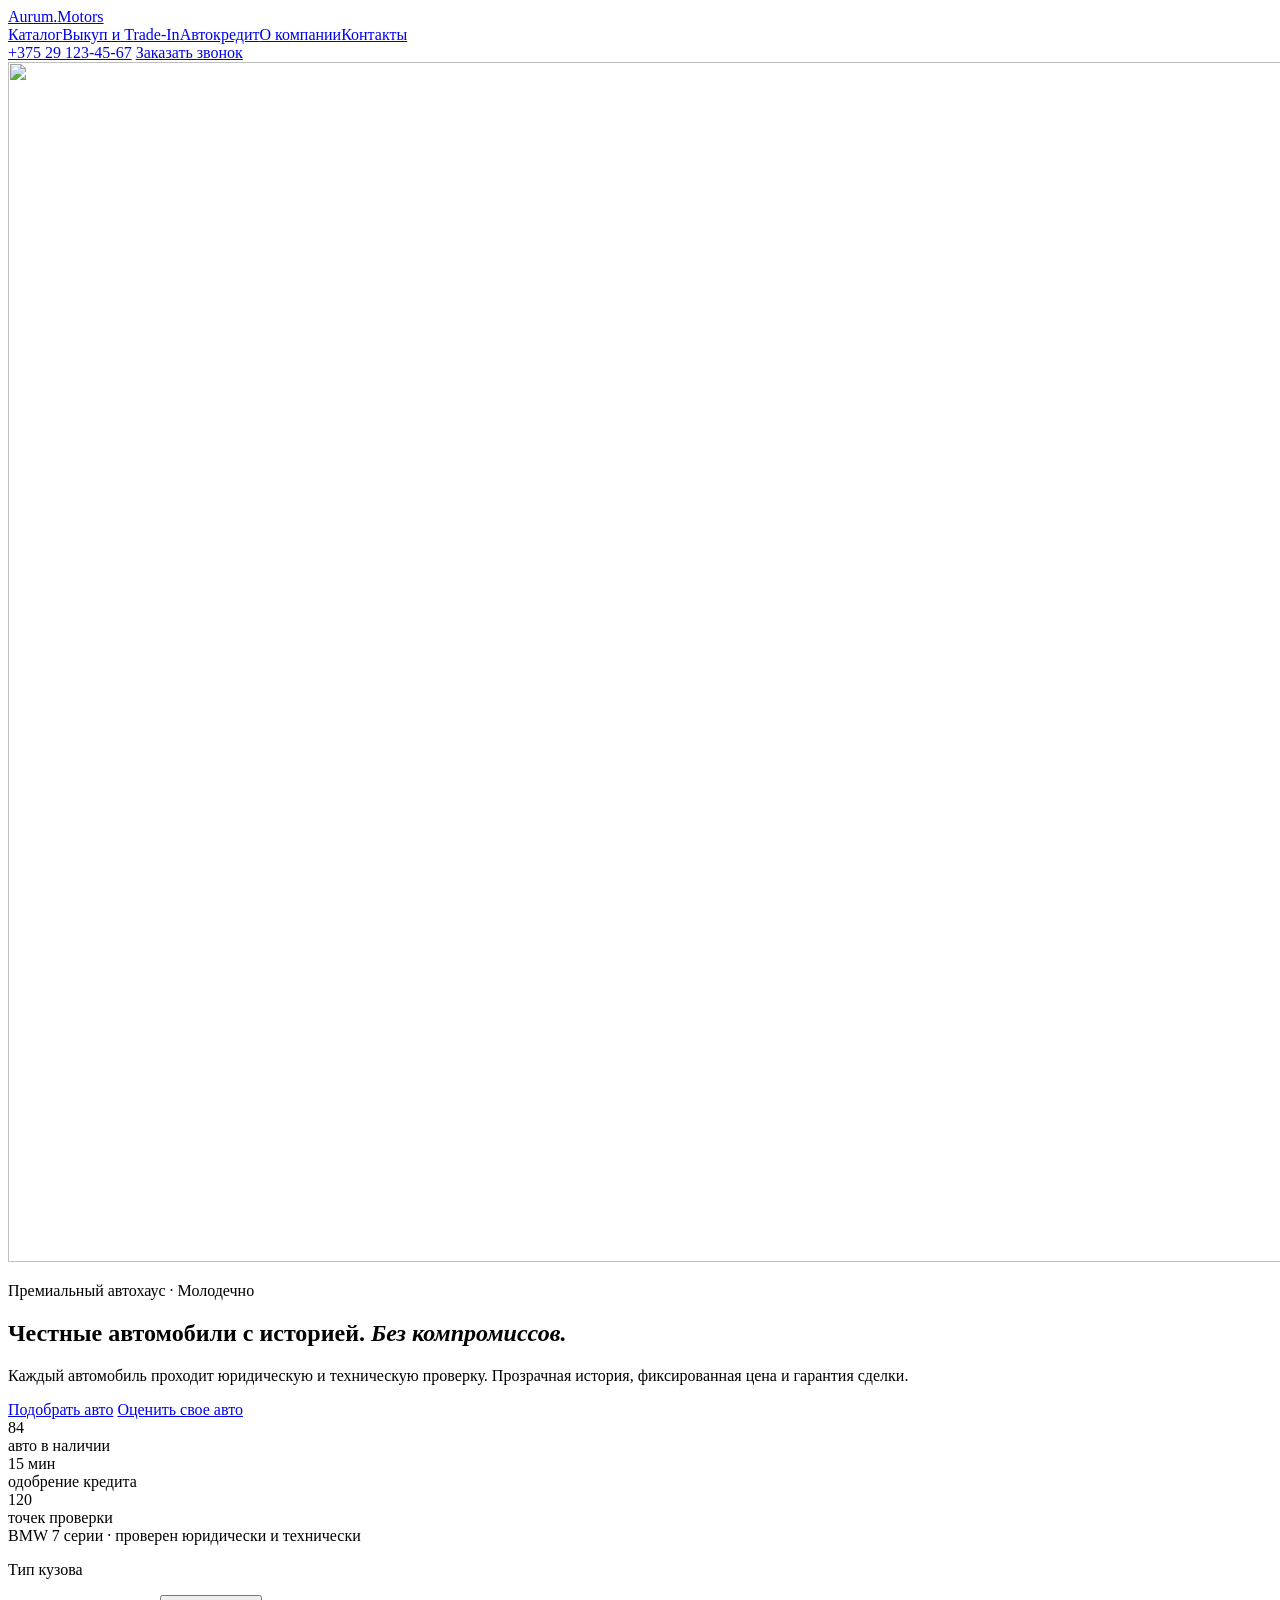
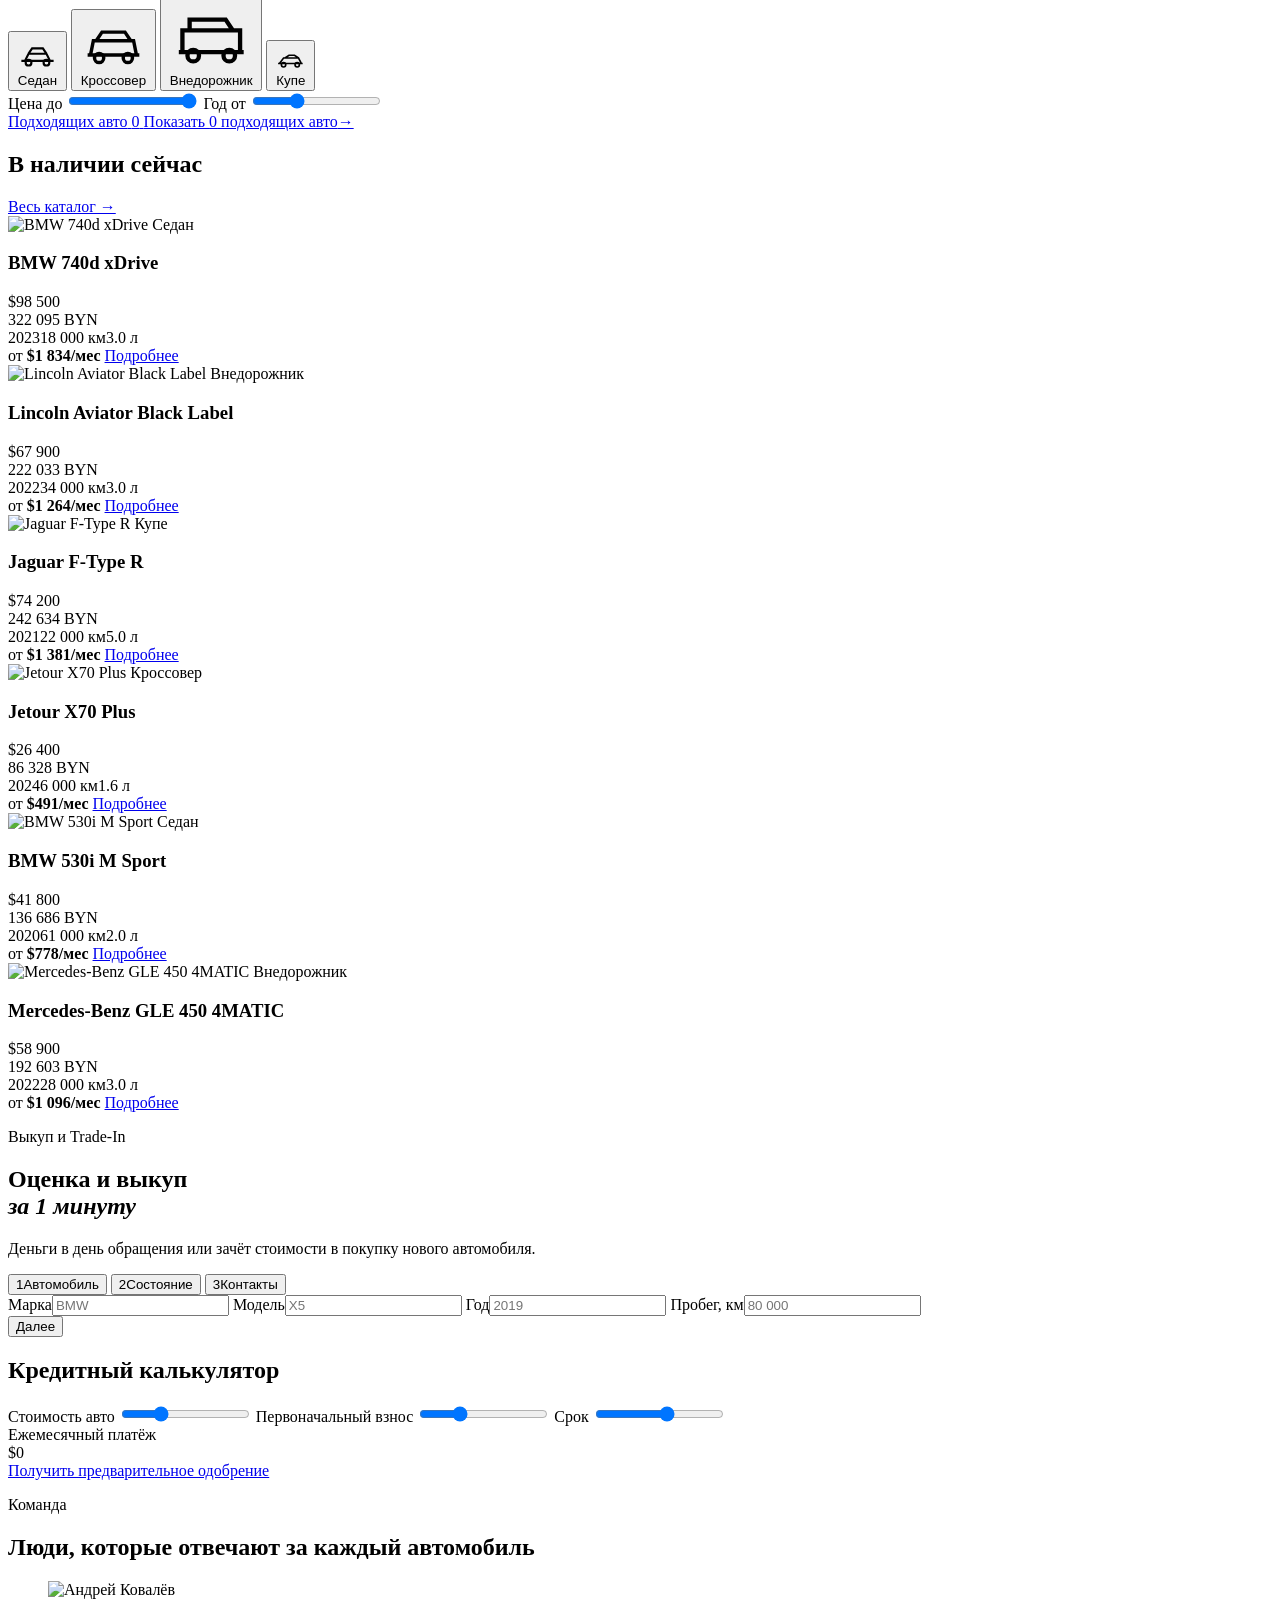
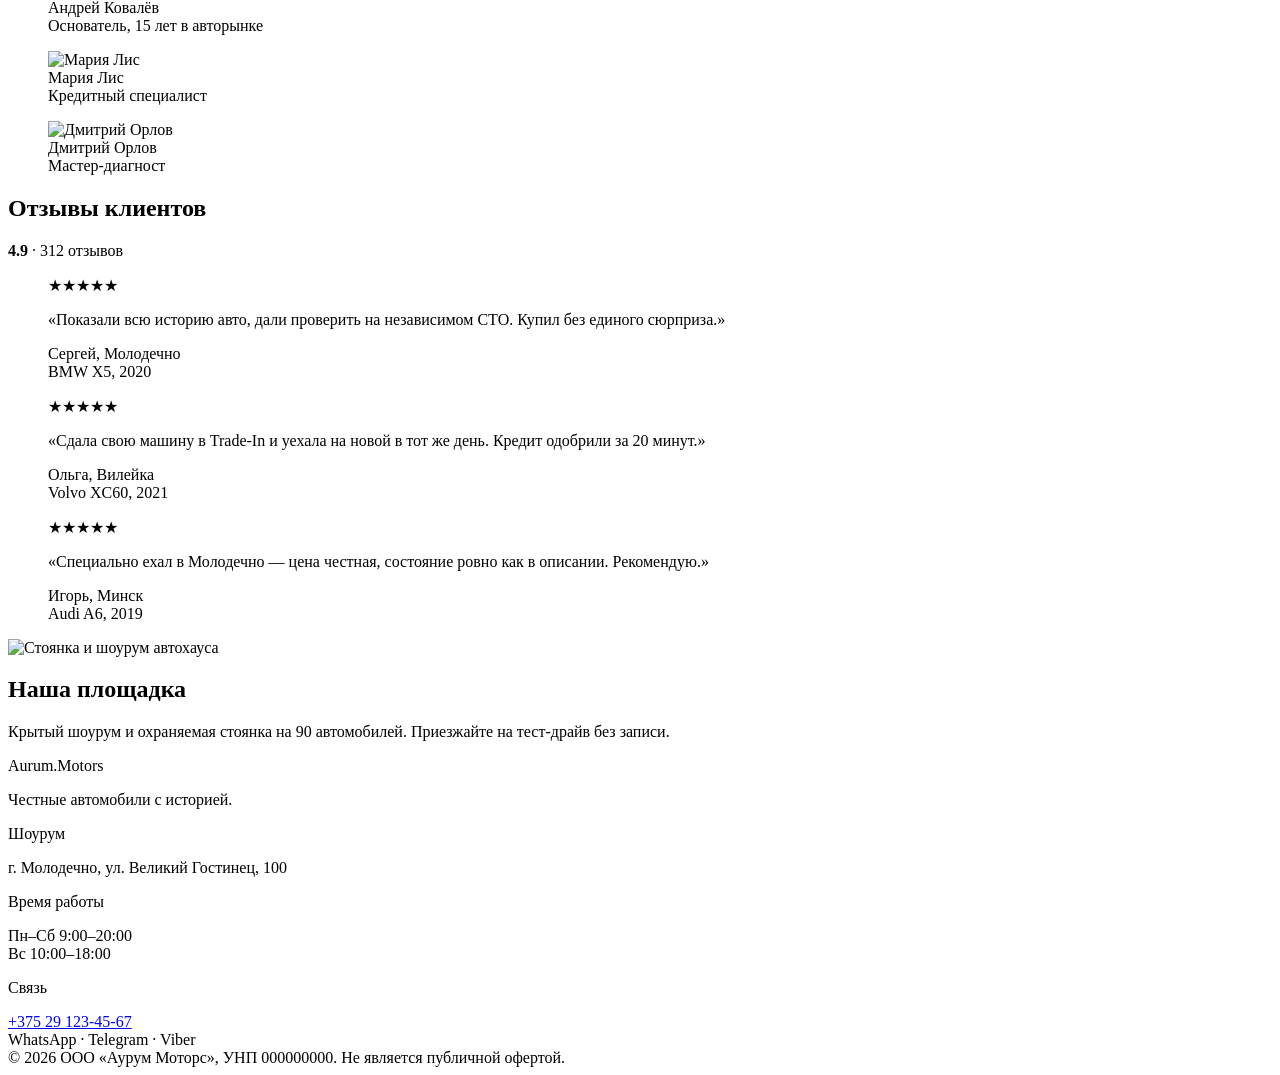
==== index.html @ b5f4bea0 "Add files via upload" ====
<!DOCTYPE html>
<html lang="ru">
<head>
  <meta charset="utf-8">
  <meta name="robots" content="noindex, nofollow">
  <meta name="viewport" content="width=device-width, initial-scale=1">
  <title>Aurum Motors — честные автомобили с историей</title>
  <meta name="description" content="Премиальный автохаус в Молодечно: проверенные авто, выкуп и Trade-In, автокредит с одобрением от 15 минут.">
  <meta property="og:title" content="Aurum Motors — честные автомобили с историей">
  <meta property="og:description" content="Проверенные премиальные автомобили, выкуп за 1 минуту и автокредит.">
  <meta property="og:type" content="website">
  <meta name="twitter:card" content="summary_large_image">
  <link rel="icon" href="favicon.ico" type="image/x-icon">
  <link rel="preconnect" href="https://fonts.googleapis.com">
  <link rel="preconnect" href="https://fonts.gstatic.com" crossorigin>
  <link rel="stylesheet" href="https://fonts.googleapis.com/css2?family=Instrument+Serif:ital@0;1&family=Plus+Jakarta+Sans:wght@400;500;600&display=swap">
  <link rel="preload" as="image" href="assets/img/hero-bmw.jpg" fetchpriority="high">
  <link rel="stylesheet" href="assets/css/style.css">
</head>
<body data-page="home">
<header class="site-header">
  <div class="container site-header__inner">
    <a href="index.html" class="logo">Aurum<span>.</span>Motors</a>
    <nav class="site-nav" aria-label="Основное меню">
      <a href="catalog.html">Каталог</a><a href="#tradein">Выкуп и Trade-In</a><a href="#credit">Автокредит</a><a href="#team">О компании</a><a href="#contacts">Контакты</a>    </nav>
    <div class="site-header__right">
      <a href="tel:+375291234567" class="site-header__phone">+375 29 123-45-67</a>
      <a href="tel:+375291234567" class="btn btn--outline">Заказать звонок</a>
    </div>
  </div>
</header>

<main>
<!-- HERO: фото BMW — фон на всех размерах экрана -->
<section class="hero">
  <div class="hero__bg" aria-hidden="true">
    <img src="assets/img/hero-bmw.jpg" alt="" width="1680" height="1200" fetchpriority="high">
  </div>
  <div class="container hero__inner">
    <div class="hero__text">
      <p class="eyebrow">Премиальный автохаус · Молодечно</p>
      <h1>Честные автомобили с историей. <em>Без компромиссов.</em></h1>
      <p class="hero__lead">Каждый автомобиль проходит юридическую и техническую проверку. Прозрачная история, фиксированная цена и гарантия сделки.</p>
      <div class="hero__actions">
        <a href="catalog.html" class="btn btn--primary">Подобрать авто</a>
        <a href="#tradein" class="btn btn--outline">Оценить свое авто</a>
      </div>
      <div class="stats">
                  <div><div class="stats__v">84</div><div class="stats__l">авто в наличии</div></div>
                  <div><div class="stats__v">15 мин</div><div class="stats__l">одобрение кредита</div></div>
                  <div><div class="stats__v">120</div><div class="stats__l">точек проверки</div></div>
              </div>
    </div>
  </div>
  <span class="hero__badge">BMW 7 серии · проверен юридически и технически</span>
</section>

<!-- ПОДБОР -->
<section class="container section">
  <div class="filter-grid">
    <div class="panel filter-grid__body">
      <p class="muted-text mb-5">Тип кузова</p>
      <div class="body-types" id="body-types">
                  <button type="button" class="body-type" data-body-btn="Седан" aria-pressed="false">
            <svg viewBox="0 0 24 20" fill="none" stroke="currentColor" stroke-width="1.2" aria-hidden="true"><path d="M3 15h18M5 15l2-4h10l2 4M7 11l2-3h6l2 3"/><circle cx="7" cy="16" r="1.6"/><circle cx="17" cy="16" r="1.6"/></svg>
            Седан          </button>
                  <button type="button" class="body-type" data-body-btn="Кроссовер" aria-pressed="false">
            <svg viewBox="0 0 24 20" fill="none" stroke="currentColor" stroke-width="1.2" aria-hidden="true"><path d="M3 15h18M4 15l1-5h14l1 5M6 10l2-3h8l2 3"/><circle cx="7" cy="16" r="1.6"/><circle cx="17" cy="16" r="1.6"/></svg>
            Кроссовер          </button>
                  <button type="button" class="body-type" data-body-btn="Внедорожник" aria-pressed="false">
            <svg viewBox="0 0 24 20" fill="none" stroke="currentColor" stroke-width="1.2" aria-hidden="true"><path d="M3 15h18M4 15V9h16v6M6 9V6h10l2 3"/><circle cx="7" cy="16" r="1.6"/><circle cx="17" cy="16" r="1.6"/></svg>
            Внедорожник          </button>
                  <button type="button" class="body-type" data-body-btn="Купе" aria-pressed="false">
            <svg viewBox="0 0 24 20" fill="none" stroke="currentColor" stroke-width="1.2" aria-hidden="true"><path d="M3 15h18M4 15l3-4h11l2 4M8 11l3-2h4l3 2"/><circle cx="7" cy="16" r="1.6"/><circle cx="17" cy="16" r="1.6"/></svg>
            Купе          </button>
              </div>
    </div>
    <div class="panel filter-grid__ranges">
      <label class="range"><span class="range__head"><span class="muted-text">Цена до</span><span class="range__val" id="f-price-val"></span></span>
        <input type="range" id="f-price" min="15000" max="100000" step="1000" value="100000"></label>
      <label class="range"><span class="range__head"><span class="muted-text">Год от</span><span class="range__val" id="f-year-val"></span></span>
        <input type="range" id="f-year" min="2015" max="2024" step="1" value="2018"></label>
    </div>
    <a href="catalog.html" class="count-card" id="f-link">
      <span class="count-card__label">Подходящих авто</span>
      <span class="count-card__num" id="f-count">0</span>
      <span class="count-card__cta"><span>Показать <span id="f-count2">0</span> подходящих авто</span><span class="count-card__arrow">→</span></span>
    </a>
  </div>
</section>

<!-- ВИТРИНА -->
<section class="container section section--tight-top">
  <div class="section-head">
    <h2 class="h2">В наличии сейчас</h2>
    <a href="catalog.html" class="link-ui">Весь каталог →</a>
  </div>
  <div class="car-grid">
        <article class="car-card" data-id="bmw-740d" data-name="BMW 740d xDrive" data-brand="BMW" data-body="Седан" data-year="2023" data-km="18000" data-price="98500" data-index="0">
      <div class="car-card__photo">
        <img src="assets/img/car-sedan.jpg" alt="BMW 740d xDrive" loading="lazy" width="1280" height="960">
        <span class="car-card__badge">Седан</span>
      </div>
      <div class="car-card__body">
        <div class="car-card__top">
          <h3 class="car-card__title">BMW 740d xDrive</h3>
          <div class="car-card__price">
            <div class="car-card__usd">$98 500</div>
            <div class="car-card__byn">322 095 BYN</div>
          </div>
        </div>
        <div class="car-card__chips">
          <span class="chip">2023</span><span class="chip">18 000 км</span><span class="chip">3.0 л</span>        </div>
        <div class="car-card__foot">
          <span class="car-card__monthly">от <b>$1 834/мес</b></span>
                      <a class="btn-ui btn-ui--ink btn-ui--sm" href="catalog.html?view=bmw-740d">Подробнее</a>
                  </div>
      </div>
    </article>
        <article class="car-card" data-id="lincoln-aviator" data-name="Lincoln Aviator Black Label" data-brand="Lincoln" data-body="Внедорожник" data-year="2022" data-km="34000" data-price="67900" data-index="1">
      <div class="car-card__photo">
        <img src="assets/img/car-suv.jpg" alt="Lincoln Aviator Black Label" loading="lazy" width="1280" height="960">
        <span class="car-card__badge">Внедорожник</span>
      </div>
      <div class="car-card__body">
        <div class="car-card__top">
          <h3 class="car-card__title">Lincoln Aviator Black Label</h3>
          <div class="car-card__price">
            <div class="car-card__usd">$67 900</div>
            <div class="car-card__byn">222 033 BYN</div>
          </div>
        </div>
        <div class="car-card__chips">
          <span class="chip">2022</span><span class="chip">34 000 км</span><span class="chip">3.0 л</span>        </div>
        <div class="car-card__foot">
          <span class="car-card__monthly">от <b>$1 264/мес</b></span>
                      <a class="btn-ui btn-ui--ink btn-ui--sm" href="catalog.html?view=lincoln-aviator">Подробнее</a>
                  </div>
      </div>
    </article>
        <article class="car-card" data-id="jaguar-f-type" data-name="Jaguar F-Type R" data-brand="Jaguar" data-body="Купе" data-year="2021" data-km="22000" data-price="74200" data-index="2">
      <div class="car-card__photo">
        <img src="assets/img/car-coupe.jpg" alt="Jaguar F-Type R" loading="lazy" width="1280" height="960">
        <span class="car-card__badge">Купе</span>
      </div>
      <div class="car-card__body">
        <div class="car-card__top">
          <h3 class="car-card__title">Jaguar F-Type R</h3>
          <div class="car-card__price">
            <div class="car-card__usd">$74 200</div>
            <div class="car-card__byn">242 634 BYN</div>
          </div>
        </div>
        <div class="car-card__chips">
          <span class="chip">2021</span><span class="chip">22 000 км</span><span class="chip">5.0 л</span>        </div>
        <div class="car-card__foot">
          <span class="car-card__monthly">от <b>$1 381/мес</b></span>
                      <a class="btn-ui btn-ui--ink btn-ui--sm" href="catalog.html?view=jaguar-f-type">Подробнее</a>
                  </div>
      </div>
    </article>
        <article class="car-card" data-id="jetour-x70" data-name="Jetour X70 Plus" data-brand="Jetour" data-body="Кроссовер" data-year="2024" data-km="6000" data-price="26400" data-index="3">
      <div class="car-card__photo">
        <img src="assets/img/car-crossover.jpg" alt="Jetour X70 Plus" loading="lazy" width="1280" height="960">
        <span class="car-card__badge">Кроссовер</span>
      </div>
      <div class="car-card__body">
        <div class="car-card__top">
          <h3 class="car-card__title">Jetour X70 Plus</h3>
          <div class="car-card__price">
            <div class="car-card__usd">$26 400</div>
            <div class="car-card__byn">86 328 BYN</div>
          </div>
        </div>
        <div class="car-card__chips">
          <span class="chip">2024</span><span class="chip">6 000 км</span><span class="chip">1.6 л</span>        </div>
        <div class="car-card__foot">
          <span class="car-card__monthly">от <b>$491/мес</b></span>
                      <a class="btn-ui btn-ui--ink btn-ui--sm" href="catalog.html?view=jetour-x70">Подробнее</a>
                  </div>
      </div>
    </article>
        <article class="car-card" data-id="bmw-530i" data-name="BMW 530i M Sport" data-brand="BMW" data-body="Седан" data-year="2020" data-km="61000" data-price="41800" data-index="4">
      <div class="car-card__photo">
        <img src="assets/img/car-sedan2.jpg" alt="BMW 530i M Sport" loading="lazy" width="1280" height="960">
        <span class="car-card__badge">Седан</span>
      </div>
      <div class="car-card__body">
        <div class="car-card__top">
          <h3 class="car-card__title">BMW 530i M Sport</h3>
          <div class="car-card__price">
            <div class="car-card__usd">$41 800</div>
            <div class="car-card__byn">136 686 BYN</div>
          </div>
        </div>
        <div class="car-card__chips">
          <span class="chip">2020</span><span class="chip">61 000 км</span><span class="chip">2.0 л</span>        </div>
        <div class="car-card__foot">
          <span class="car-card__monthly">от <b>$778/мес</b></span>
                      <a class="btn-ui btn-ui--ink btn-ui--sm" href="catalog.html?view=bmw-530i">Подробнее</a>
                  </div>
      </div>
    </article>
        <article class="car-card" data-id="mb-gle-450" data-name="Mercedes-Benz GLE 450 4MATIC" data-brand="Mercedes-Benz" data-body="Внедорожник" data-year="2022" data-km="28000" data-price="58900" data-index="5">
      <div class="car-card__photo">
        <img src="assets/img/car-gle.jpg" alt="Mercedes-Benz GLE 450 4MATIC" loading="lazy" width="1280" height="960">
        <span class="car-card__badge">Внедорожник</span>
      </div>
      <div class="car-card__body">
        <div class="car-card__top">
          <h3 class="car-card__title">Mercedes-Benz GLE 450 4MATIC</h3>
          <div class="car-card__price">
            <div class="car-card__usd">$58 900</div>
            <div class="car-card__byn">192 603 BYN</div>
          </div>
        </div>
        <div class="car-card__chips">
          <span class="chip">2022</span><span class="chip">28 000 км</span><span class="chip">3.0 л</span>        </div>
        <div class="car-card__foot">
          <span class="car-card__monthly">от <b>$1 096/мес</b></span>
                      <a class="btn-ui btn-ui--ink btn-ui--sm" href="catalog.html?view=mb-gle-450">Подробнее</a>
                  </div>
      </div>
    </article>
      </div>
</section>

<!-- ВЫКУП / TRADE-IN -->
<section class="band" id="tradein">
  <div class="container band__inner">
    <div>
      <p class="eyebrow">Выкуп и Trade-In</p>
      <h2 class="h2 h2--lead">Оценка и выкуп<br><em>за 1 минуту</em></h2>
      <p class="band__lead">Деньги в день обращения или зачёт стоимости в покупку нового автомобиля.</p>
      <div class="steps" id="ti-steps">
                  <button type="button" class="steps__btn" data-step="0"><span class="steps__dot">1</span><span class="steps__label">Автомобиль</span></button>
                  <button type="button" class="steps__btn" data-step="1"><span class="steps__dot">2</span><span class="steps__label">Состояние</span></button>
                  <button type="button" class="steps__btn" data-step="2"><span class="steps__dot">3</span><span class="steps__label">Контакты</span></button>
              </div>
    </div>
    <div class="panel panel--bg ti-form">
      <div class="ti-pane ti-pane--grid" data-pane="0">
                  <label class="field"><span>Марка</span><input name="brand" placeholder="BMW"></label>
                  <label class="field"><span>Модель</span><input name="model" placeholder="X5"></label>
                  <label class="field"><span>Год</span><input name="year" placeholder="2019"></label>
                  <label class="field"><span>Пробег, км</span><input name="km" placeholder="80 000"></label>
              </div>
      <div class="ti-pane ti-pane--list" data-pane="1" hidden>
                  <button type="button" class="cond" data-cond="Отличное" aria-pressed="true">Отличное</button>
                  <button type="button" class="cond" data-cond="Хорошее" aria-pressed="false">Хорошее</button>
                  <button type="button" class="cond" data-cond="Требует вложений" aria-pressed="false">Требует вложений</button>
              </div>
      <div class="ti-pane ti-pane--contact" data-pane="2" hidden>
        <label class="field"><span>Телефон</span><input name="phone" type="tel" inputmode="tel" placeholder="+375 (__) ___-__-__"></label>
        <div class="ti-actions">
          <a class="btn btn--primary" id="ti-wa" href="https://wa.me/375291234567" target="_blank" rel="noopener">Узнать в WhatsApp</a>
          <a class="btn btn--outline" id="ti-tg" href="https://t.me/your_username" target="_blank" rel="noopener">Узнать в Telegram</a>
        </div>
      </div>
      <button type="button" class="btn btn--primary ti-next" id="ti-next">Далее</button>
    </div>
  </div>
</section>

<!-- КРЕДИТ -->
<section class="container section" id="credit">
  <div class="credit-grid">
    <div class="panel credit-grid__controls">
      <h2 class="h2">Кредитный калькулятор</h2>
      <label class="range"><span class="range__head"><span class="muted-text">Стоимость авто</span><span class="range__val" id="c-sum-val"></span></span>
        <input type="range" id="c-sum" min="10000" max="150000" step="1000" value="50000"></label>
      <label class="range"><span class="range__head"><span class="muted-text">Первоначальный взнос</span><span class="range__val" id="c-down-val"></span></span>
        <input type="range" id="c-down" min="0" max="70" step="5" value="20"></label>
      <label class="range"><span class="range__head"><span class="muted-text">Срок</span><span class="range__val" id="c-term-val"></span></span>
        <input type="range" id="c-term" min="12" max="96" step="12" value="60"></label>
    </div>
    <div class="credit-grid__result">
      <span class="credit-grid__label">Ежемесячный платёж</span>
      <div>
        <div class="credit-grid__pay" id="c-pay">$0</div>
        <div class="credit-grid__sub" id="c-pay-byn"></div>
      </div>
      <a class="btn btn--primary credit-grid__cta" id="c-cta" href="https://wa.me/375291234567" target="_blank" rel="noopener">Получить предварительное одобрение</a>
    </div>
  </div>
</section>

<!-- КОМАНДА -->
<section class="band" id="team">
  <div class="container">
    <p class="eyebrow">Команда</p>
    <h2 class="h2 h2--lead team-title">Люди, которые отвечают за каждый автомобиль</h2>
    <div class="team-grid">
              <figure class="team-card">
          <img src="assets/img/team-1.jpg" alt="Андрей Ковалёв" loading="lazy" width="768" height="960">
          <figcaption><div class="team-card__name">Андрей Ковалёв</div><div class="muted-text">Основатель, 15 лет в авторынке</div></figcaption>
        </figure>
              <figure class="team-card">
          <img src="assets/img/team-2.jpg" alt="Мария Лис" loading="lazy" width="768" height="960">
          <figcaption><div class="team-card__name">Мария Лис</div><div class="muted-text">Кредитный специалист</div></figcaption>
        </figure>
              <figure class="team-card">
          <img src="assets/img/team-3.jpg" alt="Дмитрий Орлов" loading="lazy" width="768" height="960">
          <figcaption><div class="team-card__name">Дмитрий Орлов</div><div class="muted-text">Мастер-диагност</div></figcaption>
        </figure>
          </div>
  </div>
</section>

<!-- ОТЗЫВЫ -->
<section class="container section">
  <div class="section-head section-head--loose">
    <h2 class="h2">Отзывы клиентов</h2>
    <span class="muted-text"><b class="primary-text">4.9</b> · 312 отзывов</span>
  </div>
  <div class="reviews-grid">
          <blockquote class="review">
        <div><div class="review__stars" aria-label="5 из 5">★★★★★</div><p class="review__text">«Показали всю историю авто, дали проверить на независимом СТО. Купил без единого сюрприза.»</p></div>
        <footer><div class="review__name">Сергей, Молодечно</div><div class="muted-text">BMW X5, 2020</div></footer>
      </blockquote>
          <blockquote class="review">
        <div><div class="review__stars" aria-label="5 из 5">★★★★★</div><p class="review__text">«Сдала свою машину в Trade-In и уехала на новой в тот же день. Кредит одобрили за 20 минут.»</p></div>
        <footer><div class="review__name">Ольга, Вилейка</div><div class="muted-text">Volvo XC60, 2021</div></footer>
      </blockquote>
          <blockquote class="review">
        <div><div class="review__stars" aria-label="5 из 5">★★★★★</div><p class="review__text">«Специально ехал в Молодечно — цена честная, состояние ровно как в описании. Рекомендую.»</p></div>
        <footer><div class="review__name">Игорь, Минск</div><div class="muted-text">Audi A6, 2019</div></footer>
      </blockquote>
      </div>
</section>

<!-- ПЛОЩАДКА -->
<section class="container section section--bottom-only">
  <div class="lot">
    <img src="assets/img/lot.jpg" alt="Стоянка и шоурум автохауса" loading="lazy" width="1920" height="960">
    <div class="lot__card">
      <h2 class="h2 h2--sm">Наша площадка</h2>
      <p>Крытый шоурум и охраняемая стоянка на 90 автомобилей. Приезжайте на тест-драйв без записи.</p>
    </div>
  </div>
</section>
</main>

<footer class="site-footer" id="contacts">
  <div class="container footer-grid">
    <div><div class="footer-logo">Aurum<span>.</span>Motors</div><p class="footer-note">Честные автомобили с историей.</p></div>
    <div><p class="footer-label">Шоурум</p>г. Молодечно, ул. Великий Гостинец, 100</div>
    <div><p class="footer-label">Время работы</p>Пн–Сб 9:00–20:00<br>Вс 10:00–18:00</div>
    <div><p class="footer-label">Связь</p><a href="tel:+375291234567">+375 29 123-45-67</a><br><span class="primary-text">WhatsApp · Telegram · Viber</span></div>
  </div>
  <div class="footer-bottom"><div class="container">© 2026 ООО «Аурум Моторс», УНП 000000000. Не является публичной офертой.</div></div>
</footer>
<script>window.AURUM = {"rate":3.27,"phone":"+375291234567","whatsapp":"https://wa.me/375291234567","telegram":"https://t.me/your_username","cars":[{"id":"bmw-740d","name":"BMW 740d xDrive","img":"assets/img/car-sedan.jpg","body":"Седан","year":2023,"km":18000,"vol":"3.0 л","price":98500},{"id":"lincoln-aviator","name":"Lincoln Aviator Black Label","img":"assets/img/car-suv.jpg","body":"Внедорожник","year":2022,"km":34000,"vol":"3.0 л","price":67900},{"id":"jaguar-f-type","name":"Jaguar F-Type R","img":"assets/img/car-coupe.jpg","body":"Купе","year":2021,"km":22000,"vol":"5.0 л","price":74200},{"id":"jetour-x70","name":"Jetour X70 Plus","img":"assets/img/car-crossover.jpg","body":"Кроссовер","year":2024,"km":6000,"vol":"1.6 л","price":26400},{"id":"bmw-530i","name":"BMW 530i M Sport","img":"assets/img/car-sedan2.jpg","body":"Седан","year":2020,"km":61000,"vol":"2.0 л","price":41800},{"id":"mb-gle-450","name":"Mercedes-Benz GLE 450 4MATIC","img":"assets/img/car-gle.jpg","body":"Внедорожник","year":2022,"km":28000,"vol":"3.0 л","price":58900}]};</script>
<script src="assets/js/app.js" defer></script>
</body>
</html>
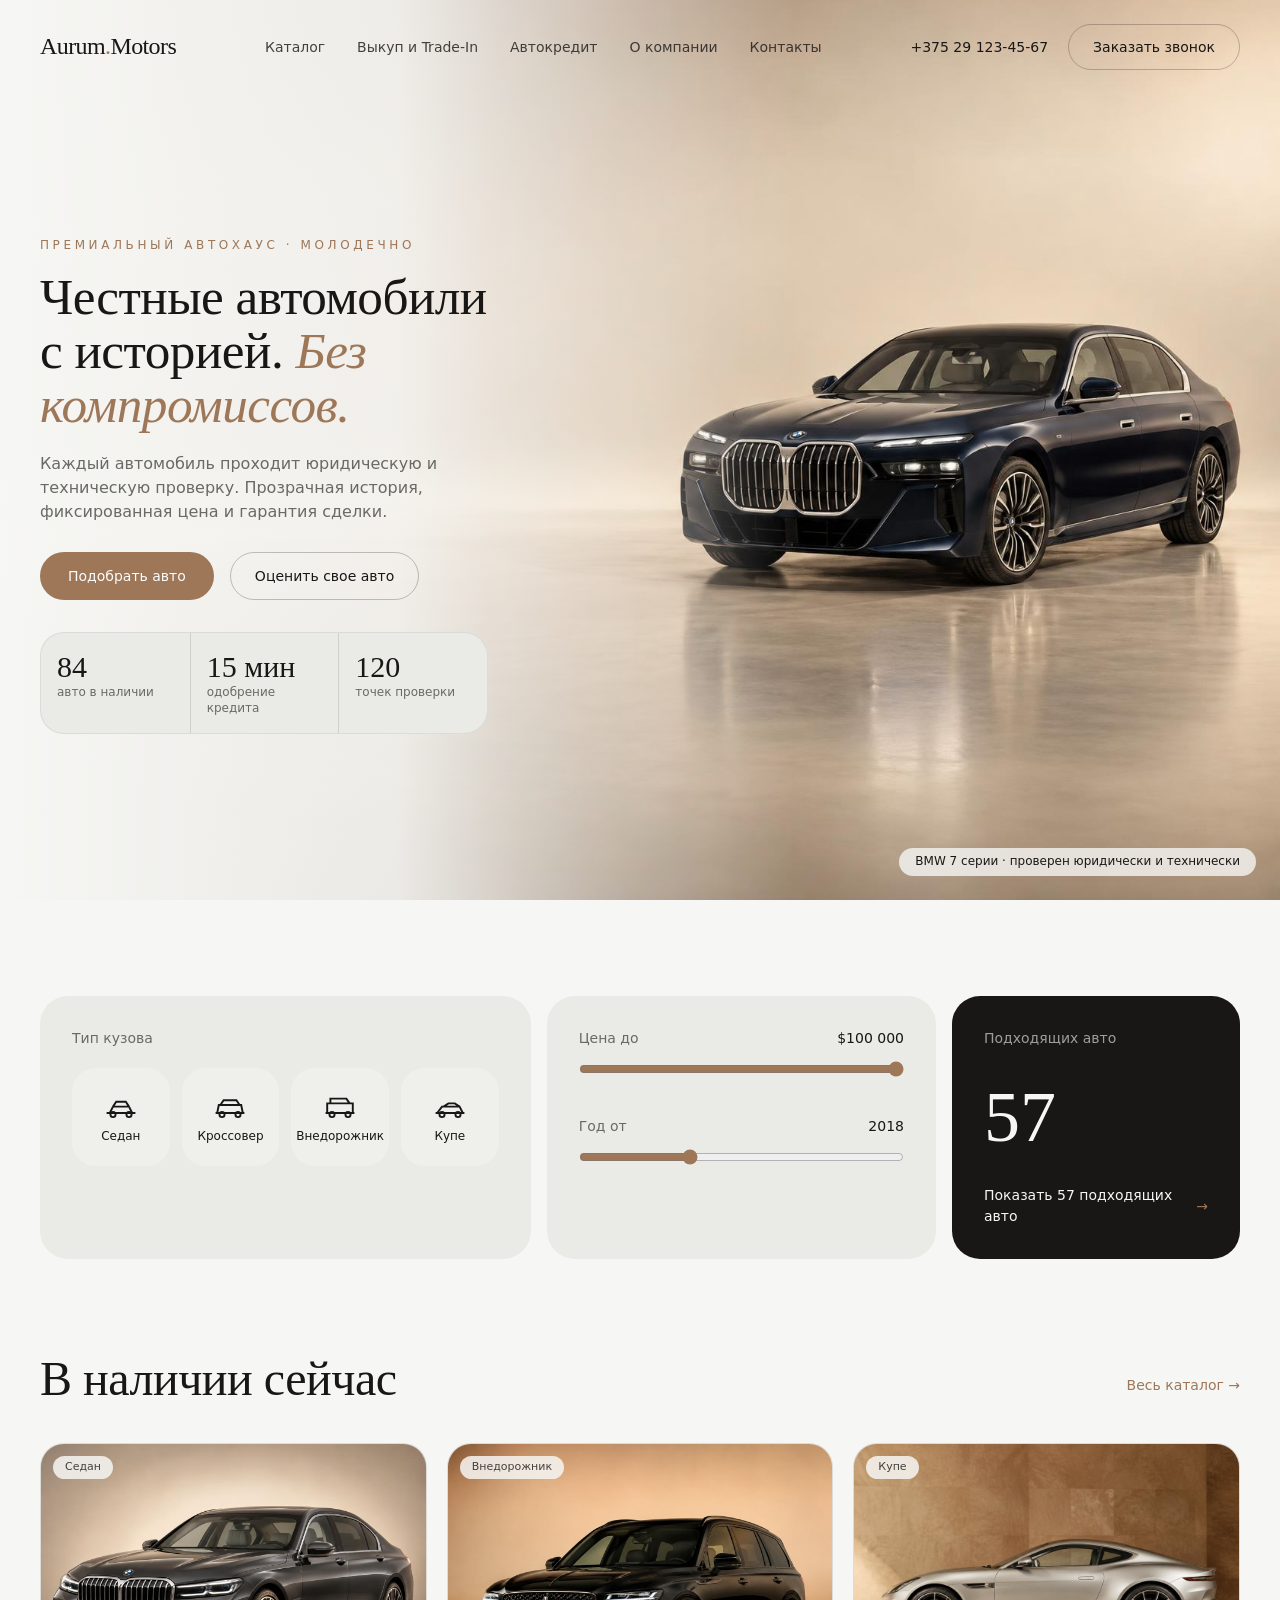
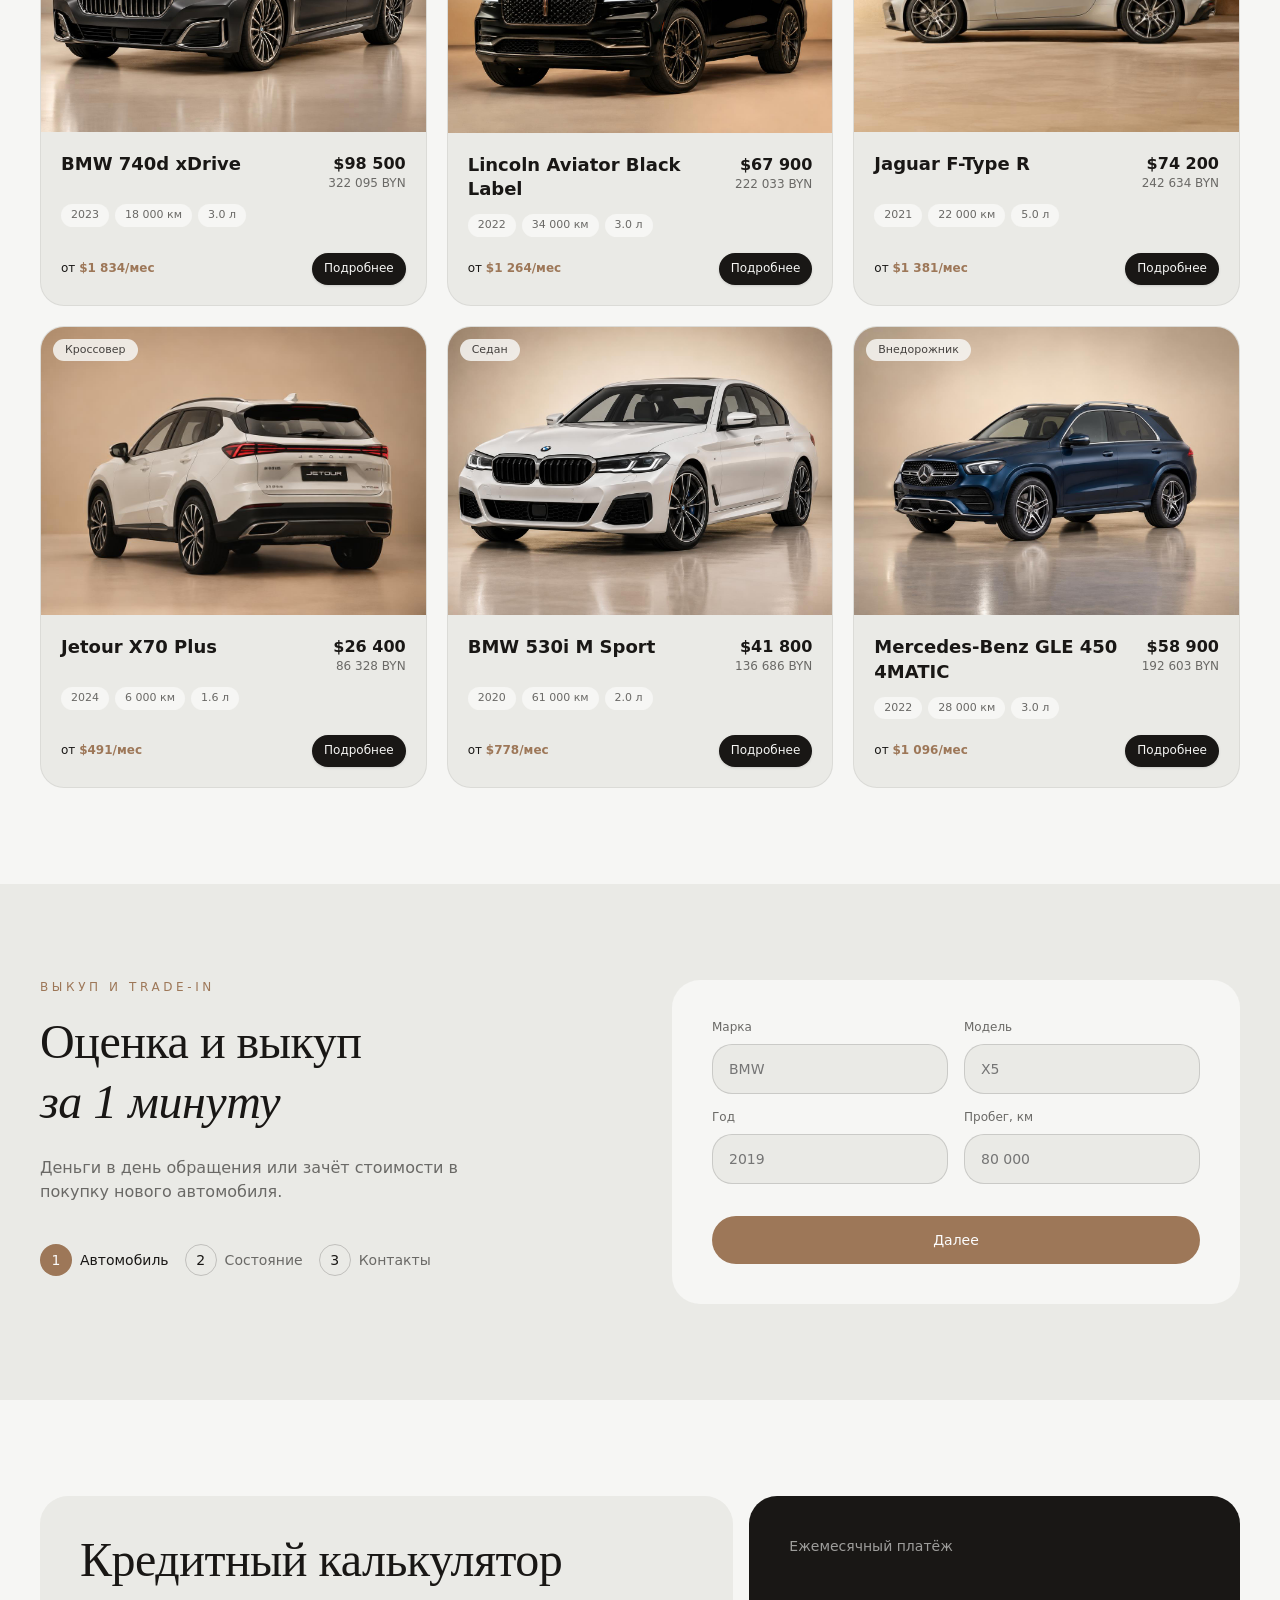
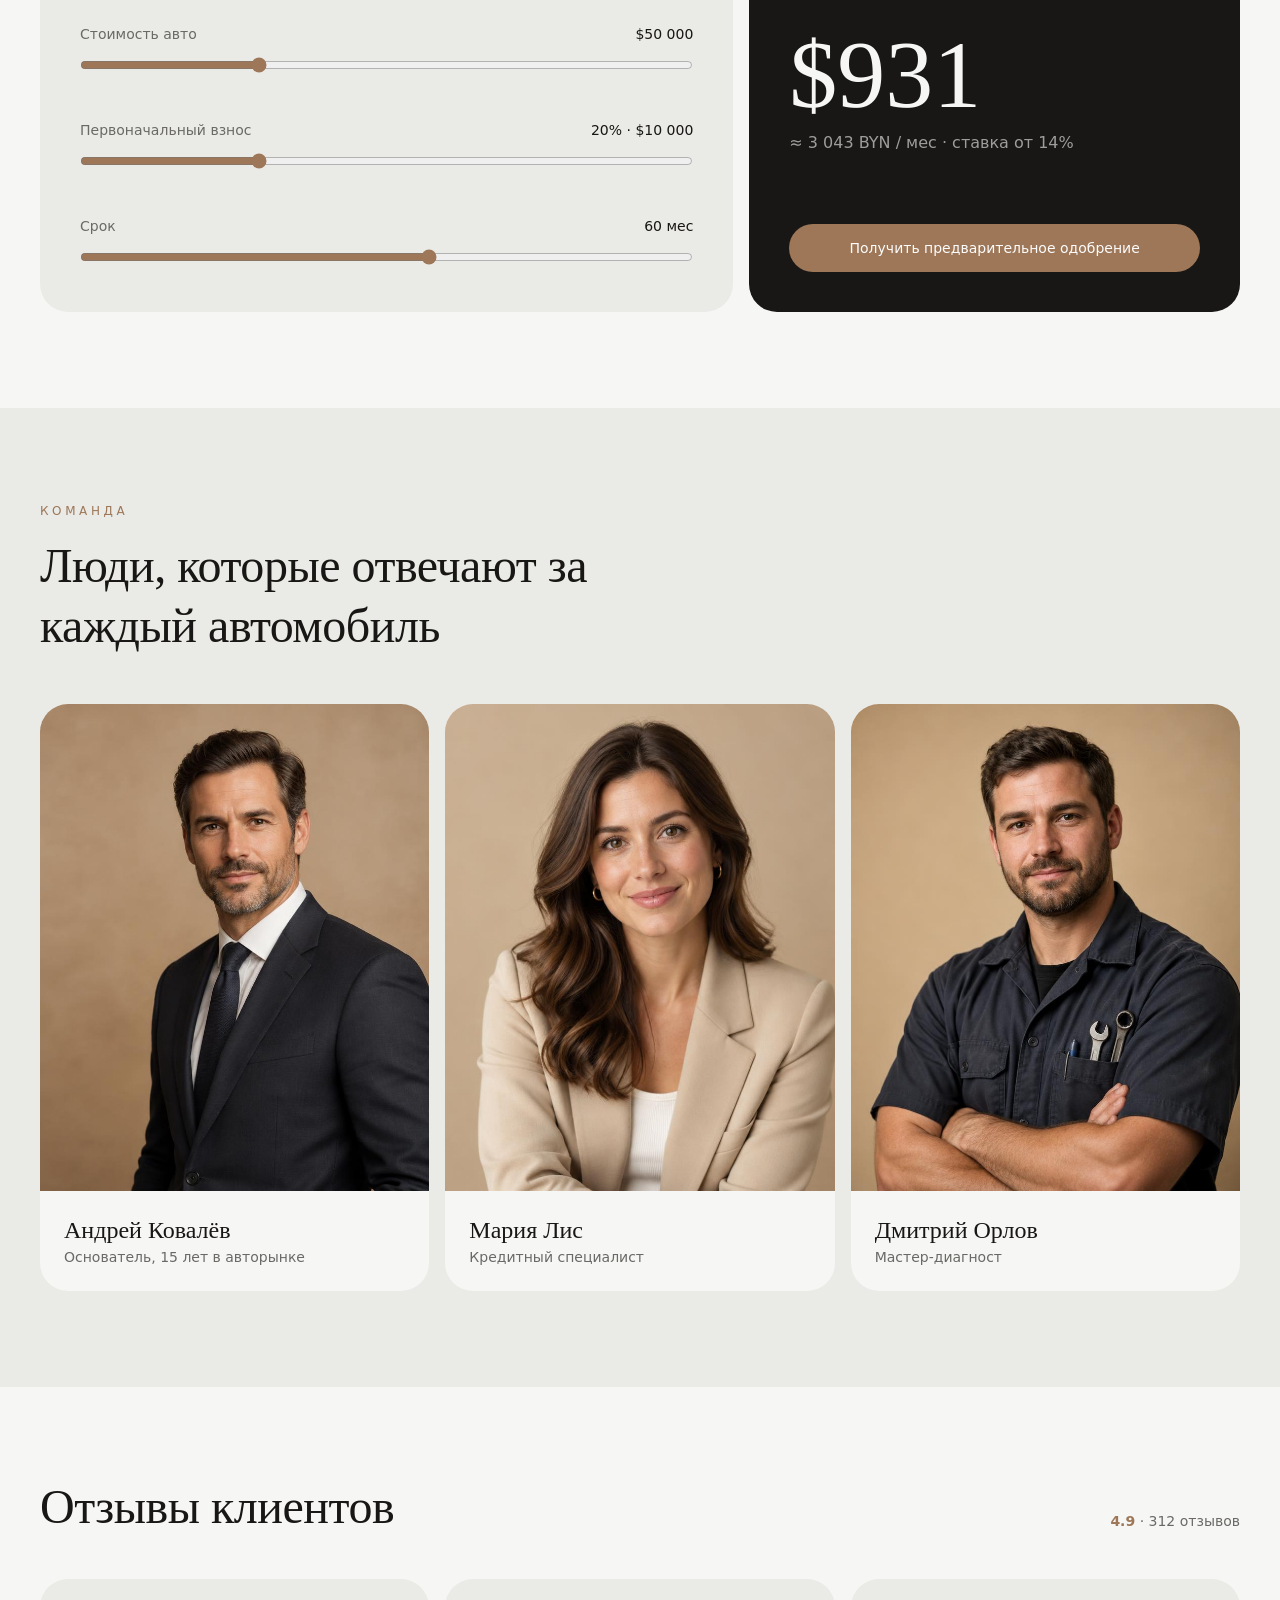
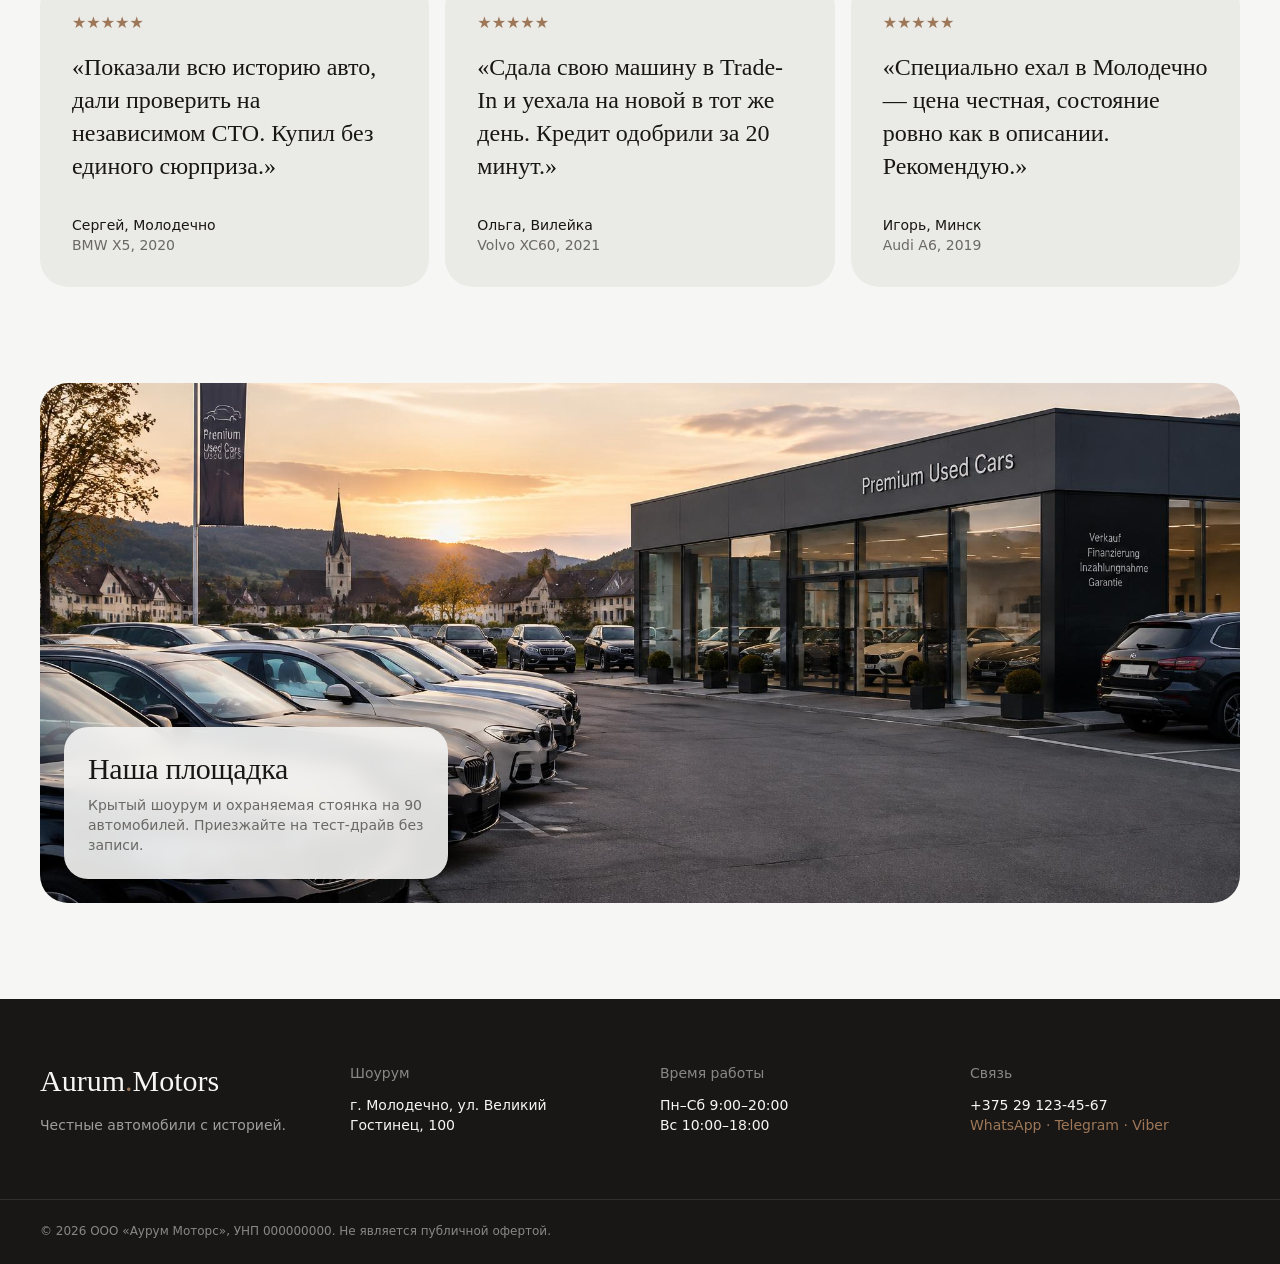
==== commit 9d1031c6: "Update index.html" ====
--- a/index.html
+++ b/index.html
@@ -10,7 +10,6 @@
   <meta property="og:description" content="Проверенные премиальные автомобили, выкуп за 1 минуту и автокредит.">
   <meta property="og:type" content="website">
   <meta name="twitter:card" content="summary_large_image">
-  <link rel="icon" href="favicon.ico" type="image/x-icon">
   <link rel="preconnect" href="https://fonts.googleapis.com">
   <link rel="preconnect" href="https://fonts.gstatic.com" crossorigin>
   <link rel="stylesheet" href="https://fonts.googleapis.com/css2?family=Instrument+Serif:ital@0;1&family=Plus+Jakarta+Sans:wght@400;500;600&display=swap">
--- a/assets/css/style.css
+++ b/assets/css/style.css
@@ -0,0 +1,327 @@
+/* Aurum Motors — чистый CSS (порт с Tailwind-прототипа).
+   Цвета и радиусы идентичны исходнику. Нужен браузер с поддержкой oklch и color-mix (2023+). */
+
+:root {
+  --radius: 1rem;
+  --background: oklch(0.973 0.003 106);
+  --foreground: oklch(0.205 0.005 50);
+  --card: oklch(0.935 0.005 106);
+  --primary: oklch(0.6 0.065 60);
+  --primary-foreground: oklch(0.99 0 0);
+  --muted-foreground: oklch(0.52 0.005 85);
+  --border: oklch(0.205 0.005 50 / 12%);
+  --photo: oklch(0.885 0.022 78);
+  --input: oklch(0.205 0.005 50 / 15%);
+  --ink: oklch(0.205 0.005 50);
+  --ink-foreground: oklch(0.973 0.003 106);
+  --font-serif: "Instrument Serif", Georgia, serif;
+  --font-sans: "Plus Jakarta Sans", system-ui, sans-serif;
+  --ease: cubic-bezier(0.4, 0, 0.2, 1);
+  --hero-bg-h: min(86vw, 780px);
+}
+
+/* ---------- reset ---------- */
+*, *::before, *::after { box-sizing: border-box; margin: 0; padding: 0; border: 0 solid var(--border); }
+html { line-height: 1.5; -webkit-text-size-adjust: 100%; scroll-behavior: smooth; }
+body { font-family: var(--font-sans); background: var(--background); color: var(--foreground); -webkit-font-smoothing: antialiased; min-height: 100vh; }
+img, svg { display: block; max-width: 100%; }
+img { height: auto; }
+a { color: inherit; text-decoration: none; }
+button, input, select { font: inherit; color: inherit; background: transparent; border-radius: 0; }
+button { cursor: pointer; text-align: inherit; }
+blockquote, figure { margin: 0; }
+h1, h2, h3 { font-family: var(--font-serif); font-weight: 400; letter-spacing: -0.01em; font-size: inherit; }
+b { font-weight: 600; }
+em { font-style: italic; }
+input[type="range"] { accent-color: var(--primary); width: 100%; }
+[hidden] { display: none !important; }
+:where(a, button, input, select):focus-visible { outline: 2px solid var(--primary); outline-offset: 2px; }
+.icon { width: 1rem; height: 1rem; flex-shrink: 0; }
+.icon--14 { width: .875rem; height: .875rem; }
+.icon--16 { width: 1rem; height: 1rem; }
+
+/* ---------- layout ---------- */
+.container { max-width: 1360px; margin-inline: auto; padding-inline: 1.25rem; }
+@media (min-width: 768px) { .container { padding-inline: 2.5rem; } }
+.section { padding-block: 4rem; }
+.section--tight-top, .section--bottom-only { padding-top: 0; }
+@media (min-width: 768px) { .section { padding-block: 6rem; } .section--tight-top, .section--bottom-only { padding-top: 0; } }
+
+.h2 { font-size: 2.25rem; line-height: 1.1; }
+.h2--lead { line-height: 1.25; }
+.h2--sm { font-size: 1.875rem; line-height: 1.2; }
+@media (min-width: 768px) { .h2 { font-size: 3rem; line-height: 1; } .h2--lead { line-height: 1.25; } .h2--sm { font-size: 1.875rem; line-height: 1.2; } }
+.eyebrow { margin-bottom: 1rem; font-size: .75rem; line-height: 1.333; text-transform: uppercase; letter-spacing: .3em; color: var(--primary); }
+.eyebrow--tight { margin-bottom: .75rem; letter-spacing: .2em; }
+.muted-text { font-size: .875rem; line-height: 1.4286; color: var(--muted-foreground); }
+.primary-text { color: var(--primary); }
+.mb-5 { margin-bottom: 1.25rem; }
+.panel { border-radius: 1.75rem; background: var(--card); padding: 1.5rem; }
+.panel--bg { background: var(--background); }
+@media (min-width: 768px) { .panel { padding: 2rem; } }
+
+/* ---------- buttons ---------- */
+.btn { display: inline-flex; align-items: center; justify-content: center; border-radius: 9999px; font-size: .875rem; line-height: 1.4286; font-weight: 500; text-align: center;
+  transition: color .15s var(--ease), background-color .15s var(--ease), border-color .15s var(--ease), opacity .15s var(--ease); }
+.btn--primary { background: var(--primary); color: var(--primary-foreground); padding: .875rem 1.75rem; }
+.btn--primary:hover { opacity: .9; }
+.btn--outline { border: 1px solid color-mix(in oklab, var(--foreground) 25%, transparent); padding: .75rem 1.5rem; }
+.btn--outline:hover { border-color: var(--primary); color: var(--primary); }
+
+/* кнопки «как в shadcn» (каталог, карточки) */
+.btn-ui { display: inline-flex; align-items: center; justify-content: center; gap: .5rem; white-space: nowrap; border-radius: .875rem; font-size: .875rem; line-height: 1.4286; font-weight: 500;
+  height: 2.25rem; padding: .5rem 1rem; transition: color .15s var(--ease), background-color .15s var(--ease), border-color .15s var(--ease); }
+.btn-ui--sm { height: 2rem; padding-inline: .75rem; font-size: .75rem; line-height: 1.333; }
+.btn-ui--round { border-radius: 9999px; }
+.btn-ui--default { background: var(--primary); color: var(--primary-foreground); box-shadow: 0 1px 3px 0 rgb(0 0 0 / .1), 0 1px 2px -1px rgb(0 0 0 / .1); }
+.btn-ui--default:hover { background: color-mix(in oklab, var(--primary) 90%, transparent); }
+.btn-ui--ink { background: var(--ink); color: var(--ink-foreground); border-radius: 9999px; box-shadow: 0 1px 3px 0 rgb(0 0 0 / .1), 0 1px 2px -1px rgb(0 0 0 / .1); }
+.btn-ui--ink:hover { background: color-mix(in oklab, var(--ink) 90%, transparent); }
+.btn-ui--outline { border: 1px solid var(--input); background: var(--background); box-shadow: 0 1px 2px 0 rgb(0 0 0 / .05); }
+.btn-ui--outline:hover, .btn-ui--ghost:hover { background: var(--primary); color: var(--primary-foreground); }
+.btn-ui--on-ink { border-color: color-mix(in oklab, var(--ink-foreground) 25%, transparent); background: transparent; color: var(--ink-foreground); }
+.link-ui { display: inline-flex; align-items: center; height: 2.25rem; font-size: .875rem; font-weight: 500; color: var(--primary); text-underline-offset: 4px; }
+.link-ui:hover { text-decoration: underline; }
+
+/* ---------- header ---------- */
+.site-header { position: absolute; inset: 0 0 auto; z-index: 20; }
+.site-header__inner { display: flex; align-items: center; justify-content: space-between; gap: 1rem; padding-block: 1.5rem; }
+.logo { font-family: var(--font-serif); font-size: 1.5rem; line-height: 1.333; letter-spacing: -.025em; white-space: nowrap; }
+.logo span { color: var(--primary); }
+.site-nav { display: none; gap: 2rem; font-size: .875rem; }
+.site-nav a { color: color-mix(in oklab, var(--foreground) 80%, transparent); }
+.site-nav a:hover { color: var(--primary); }
+.site-header__right { display: flex; align-items: center; gap: 1.25rem; }
+.site-header__phone { display: none; font-size: .875rem; font-weight: 500; }
+@media (min-width: 768px) { .site-header__phone { display: block; } }
+@media (min-width: 1024px) { .site-nav { display: flex; } }
+@media (max-width: 400px) { .site-header__right .btn--outline { padding: .625rem 1rem; font-size: .8125rem; } }
+
+/* ---------- hero: фото BMW — всегда фон ---------- */
+.hero { position: relative; min-height: 100vh; min-height: 100svh; overflow: hidden; background: var(--background); }
+.hero__bg { position: absolute; inset: auto 0 0 0; height: var(--hero-bg-h); pointer-events: none; }
+.hero__bg img { width: 100%; height: 100%; object-fit: cover; object-position: 100% 58%; }
+/* мобильный/портретный: верх фото плавно растворяется в фон страницы, под текстом */
+.hero__bg::after { content: ""; position: absolute; inset: 0;
+  background: linear-gradient(to bottom, var(--background) 0%, color-mix(in oklab, var(--background) 70%, transparent) 24%, transparent 58%); }
+.hero__inner { position: relative; display: flex; flex-direction: column; justify-content: center; gap: 2rem;
+  min-height: 100vh; min-height: 100svh; padding-top: 7rem; padding-bottom: calc(var(--hero-bg-h) * .68); }
+.hero__text { width: 100%; max-width: 30rem; }
+.hero h1 { font-size: 2.25rem; line-height: 1.06; }
+.hero h1 em { color: var(--primary); }
+.hero__lead { margin-top: 1.25rem; font-size: 1rem; line-height: 1.5; font-weight: 500; color: var(--muted-foreground); }
+.hero__actions { margin-top: 1.75rem; display: flex; flex-wrap: wrap; gap: 1rem; }
+.stats { margin-top: 2rem; display: grid; grid-template-columns: repeat(3, 1fr); max-width: 28rem; border: 1px solid color-mix(in oklab, var(--border) 60%, transparent); border-radius: 1.5rem; background: var(--card); }
+.stats > div { padding: 1rem; min-width: 0; }
+.stats > div + div { border-left: 1px solid var(--border); }
+.stats__v { font-family: var(--font-serif); font-size: 1.5rem; line-height: 1.333; }
+.stats__l { font-size: .75rem; line-height: 1.333; color: var(--muted-foreground); }
+.hero__badge { position: absolute; z-index: 2; left: 1.25rem; bottom: 1rem; max-width: calc(100% - 2.5rem); border-radius: 9999px; background: color-mix(in oklab, var(--background) 80%, transparent);
+  padding: .375rem 1rem; font-size: 11px; line-height: 1.333; font-weight: 500; backdrop-filter: blur(8px); -webkit-backdrop-filter: blur(8px); }
+@media (max-width: 599px) { .hero { --hero-bg-h: min(100vw, 780px); } }
+@media (min-width: 768px) { .hero h1 { font-size: 2.6rem; } .stats__v { font-size: 1.875rem; line-height: 1.2; } }
+@media (min-width: 1280px) { .hero h1 { font-size: 3.2rem; } }
+
+/* широкий экран (как в прототипе): фото на всю секцию, слева градиент под текст */
+@media (min-width: 768px) and (min-aspect-ratio: 1.2 / 1) {
+  .hero__bg { inset: 0; height: auto; }
+  .hero__bg img { object-position: right center; }
+  .hero__bg::after { inset: 0 auto 0 0; width: 62%;
+    background: linear-gradient(to right, var(--background), color-mix(in oklab, var(--background) 90%, transparent), transparent); }
+  .hero__inner { padding-bottom: 2.5rem; }
+  .hero__text { width: min(30rem, 44vw); }
+  .hero__badge { left: auto; right: 1.5rem; bottom: 1.5rem; font-size: .75rem; }
+}
+
+/* ---------- подбор ---------- */
+.filter-grid { display: grid; gap: 1rem; }
+.filter-grid__ranges { display: grid; gap: 2rem; align-content: start; }
+.body-types { display: grid; grid-template-columns: repeat(2, 1fr); gap: .75rem; }
+.body-type { display: flex; flex-direction: column; align-items: center; gap: .5rem; border: 1px solid transparent; border-radius: 1.5rem; padding: 1.25rem 0; font-size: .75rem; line-height: 1.333;
+  background: color-mix(in oklab, var(--background) 50%, transparent); transition: color .15s var(--ease), background-color .15s var(--ease), border-color .15s var(--ease); }
+.body-type:hover { background: var(--background); }
+.body-type[aria-pressed="true"] { border-color: var(--primary); background: var(--background); color: var(--primary); }
+.body-type svg { width: 2.5rem; height: 2rem; }
+.range { display: block; }
+.range__head { margin-bottom: .75rem; display: flex; justify-content: space-between; gap: .5rem; font-size: .875rem; line-height: 1.4286; }
+.range__val { font-weight: 500; }
+.count-card { display: flex; flex-direction: column; justify-content: space-between; gap: 2rem; border-radius: 1.75rem; background: var(--ink); padding: 2rem; color: var(--ink-foreground); text-align: left; transition: opacity .15s var(--ease); }
+.count-card:hover { opacity: .95; }
+.count-card__label { font-size: .875rem; opacity: .6; }
+.count-card__num { font-family: var(--font-serif); font-size: 4.5rem; line-height: 1; }
+.count-card__cta { display: flex; align-items: center; justify-content: space-between; gap: 1rem; font-size: .875rem; }
+.count-card__arrow { color: var(--primary); }
+@media (min-width: 640px) { .body-types { grid-template-columns: repeat(4, 1fr); } }
+@media (min-width: 1024px) {
+  .filter-grid { grid-template-columns: repeat(12, 1fr); }
+  .filter-grid__body { grid-column: span 5; }
+  .filter-grid__ranges { grid-column: span 4; }
+  .count-card { grid-column: span 3; }
+  .body-types { grid-template-columns: repeat(2, 1fr); }
+}
+@media (min-width: 1280px) { .body-types { grid-template-columns: repeat(4, 1fr); } }
+
+/* ---------- витрина ---------- */
+.section-head { margin-bottom: 2.5rem; display: flex; align-items: flex-end; justify-content: space-between; gap: 1rem; }
+.section-head--loose { margin-bottom: 3rem; }
+.car-grid { display: grid; gap: 1.25rem; }
+@media (min-width: 640px) { .car-grid { grid-template-columns: repeat(2, 1fr); } }
+@media (min-width: 768px) { .car-grid { grid-template-columns: repeat(3, 1fr); } }
+.car-card { display: flex; flex-direction: column; overflow: hidden; border: 1px solid color-mix(in oklab, var(--border) 60%, transparent); border-radius: 1.5rem; background: var(--card);
+  transition: border-color .5s var(--ease), color .5s var(--ease), background-color .5s var(--ease), opacity .5s var(--ease), box-shadow .5s var(--ease), transform .5s var(--ease); }
+.car-card:hover { border-color: color-mix(in oklab, var(--primary) 40%, transparent); }
+.car-card__photo { position: relative; width: 100%; aspect-ratio: 4 / 3; overflow: hidden; background: var(--photo); }
+.car-card__photo img { width: 100%; height: 100%; object-fit: contain; }
+.car-card__badge { position: absolute; left: .75rem; top: .75rem; border-radius: 9999px; background: color-mix(in oklab, var(--background) 85%, transparent); padding: .25rem .75rem;
+  font-size: 11px; line-height: 1.333; font-weight: 500; color: color-mix(in oklab, var(--foreground) 80%, transparent); backdrop-filter: blur(8px); -webkit-backdrop-filter: blur(8px); }
+.car-card__body { display: flex; flex: 1; flex-direction: column; padding: 1.25rem; }
+.car-card__top { display: flex; align-items: flex-start; justify-content: space-between; gap: .75rem; }
+.car-card__title { min-width: 0; font-family: var(--font-sans); font-size: 1.125rem; line-height: 1.375; font-weight: 600; letter-spacing: 0; }
+.car-card__price { flex-shrink: 0; text-align: right; }
+.car-card__usd { font-weight: 600; }
+.car-card__byn { font-size: .75rem; line-height: 1.333; color: var(--muted-foreground); }
+.car-card__chips { margin-top: .75rem; display: flex; flex-wrap: wrap; gap: .375rem; }
+.chip { border-radius: 9999px; background: var(--background); padding: .25rem .625rem; font-size: 11px; line-height: 1.333; color: var(--muted-foreground); }
+.car-card__foot { margin-top: auto; display: flex; flex-wrap: wrap; align-items: center; justify-content: space-between; gap: .75rem; padding-top: 1rem; }
+.car-card__monthly { font-size: .75rem; line-height: 1.333; }
+.car-card__monthly b { color: var(--primary); }
+
+/* ---------- выкуп / trade-in ---------- */
+.band { background: var(--card); padding-block: 4rem; }
+.band__inner { display: grid; gap: 3rem; }
+.band__lead { margin-top: 1.5rem; max-width: 28rem; color: var(--muted-foreground); }
+.steps { margin-top: 2.5rem; display: flex; flex-wrap: wrap; gap: .75rem 1rem; }
+.steps__btn { display: flex; align-items: center; gap: .5rem; font-size: .875rem; line-height: 1.4286; }
+.steps__dot { display: grid; place-items: center; width: 2rem; height: 2rem; border-radius: 9999px; border: 1px solid color-mix(in oklab, var(--foreground) 20%, transparent); }
+.steps__label { color: var(--muted-foreground); }
+.steps__btn.is-reached .steps__dot { background: var(--primary); border-color: transparent; color: var(--primary-foreground); }
+.steps__btn.is-current .steps__label { color: var(--foreground); }
+.ti-form { padding: 1.5rem; }
+.ti-pane--grid { display: grid; grid-template-columns: 1fr 1fr; gap: 1rem; }
+.ti-pane--list { display: grid; gap: .75rem; }
+.ti-pane--contact { display: grid; gap: 1rem; }
+.ti-actions { display: grid; gap: .75rem; }
+.ti-next { margin-top: 2rem; width: 100%; }
+.field { display: block; }
+.field span { display: block; margin-bottom: .5rem; font-size: .75rem; line-height: 1.333; color: var(--muted-foreground); }
+.field input { width: 100%; border: 1px solid var(--input); border-radius: 1.25rem; background: var(--card); padding: .875rem 1rem; font-size: .875rem; line-height: 1.4286; outline: none; }
+.field input:focus { border-color: var(--primary); }
+.cond { border: 1px solid var(--border); border-radius: 1.5rem; padding: 1rem 1.25rem; font-size: .875rem; line-height: 1.4286; transition: color .15s var(--ease), border-color .15s var(--ease); }
+.cond[aria-pressed="true"] { border-color: var(--primary); color: var(--primary); }
+@media (min-width: 480px) { .ti-actions { grid-template-columns: 1fr 1fr; } }
+@media (min-width: 768px) { .band { padding-block: 6rem; } .ti-form { padding: 2.5rem; } }
+@media (min-width: 1024px) { .band__inner { grid-template-columns: 1fr 1fr; gap: 4rem; } }
+
+/* ---------- кредит ---------- */
+.credit-grid { display: grid; gap: 1rem; }
+.credit-grid__controls { display: grid; gap: 2.5rem; align-content: start; padding: 1.5rem; }
+.credit-grid__result { display: flex; flex-direction: column; justify-content: space-between; gap: 2.5rem; border-radius: 1.75rem; background: var(--ink); padding: 1.5rem; color: var(--ink-foreground); }
+.credit-grid__label { font-size: .875rem; opacity: .6; }
+.credit-grid__pay { font-family: var(--font-serif); font-size: 3.75rem; line-height: 1; }
+.credit-grid__sub { margin-top: .5rem; opacity: .6; }
+.credit-grid__cta { width: 100%; }
+@media (min-width: 768px) { .credit-grid__controls, .credit-grid__result { padding: 2.5rem; } .credit-grid__pay { font-size: 6rem; } }
+@media (min-width: 1024px) { .credit-grid { grid-template-columns: repeat(12, 1fr); } .credit-grid__controls { grid-column: span 7; } .credit-grid__result { grid-column: span 5; } }
+
+/* ---------- команда, отзывы, площадка ---------- */
+.team-title { margin-bottom: 3rem; max-width: 36rem; }
+.team-grid { display: grid; gap: 1rem; }
+.team-card { overflow: hidden; border-radius: 1.75rem; background: var(--background); }
+.team-card img { width: 100%; aspect-ratio: 4 / 5; object-fit: cover; }
+.team-card figcaption { padding: 1.5rem; }
+.team-card__name { font-family: var(--font-serif); font-size: 1.5rem; line-height: 1.333; }
+.reviews-grid { display: grid; gap: 1rem; }
+.review { display: flex; flex-direction: column; justify-content: space-between; border-radius: 1.75rem; background: var(--card); padding: 2rem; }
+.review__stars { margin-bottom: 1rem; color: var(--primary); }
+.review__text { font-family: var(--font-serif); font-size: 1.5rem; line-height: 1.375; }
+.review footer { margin-top: 2rem; font-size: .875rem; line-height: 1.4286; }
+.review__name { font-weight: 500; }
+@media (min-width: 768px) { .team-grid, .reviews-grid { grid-template-columns: repeat(3, 1fr); } }
+.lot { position: relative; overflow: hidden; border-radius: 1.75rem; }
+.lot img { width: 100%; height: 420px; object-fit: cover; }
+.lot__card { position: absolute; left: 1rem; right: 1rem; bottom: 1rem; border-radius: 1.5rem; background: color-mix(in oklab, var(--background) 90%, transparent); padding: 1.5rem; backdrop-filter: blur(8px); -webkit-backdrop-filter: blur(8px); }
+.lot__card p { margin-top: .5rem; font-size: .875rem; line-height: 1.4286; color: var(--muted-foreground); }
+@media (min-width: 640px) { .lot img { height: 520px; } .lot__card { right: auto; left: 1.5rem; bottom: 1.5rem; max-width: 24rem; } }
+
+/* ---------- footer ---------- */
+.site-footer { background: var(--ink); color: var(--ink-foreground); }
+.footer-grid { display: grid; gap: 2.5rem; padding-block: 4rem; font-size: .875rem; line-height: 1.4286; }
+.footer-logo { font-family: var(--font-serif); font-size: 1.875rem; line-height: 1.2; }
+.footer-logo span { color: var(--primary); }
+.footer-note { margin-top: 1rem; opacity: .6; }
+.footer-label { margin-bottom: .75rem; opacity: .5; }
+.footer-bottom { border-top: 1px solid color-mix(in oklab, var(--ink-foreground) 10%, transparent); }
+.footer-bottom .container { padding-block: 1.5rem; font-size: .75rem; line-height: 1.333; opacity: .5; }
+@media (min-width: 768px) { .footer-grid { grid-template-columns: repeat(4, 1fr); } }
+
+/* ---------- каталог ---------- */
+.cat-header { border-bottom: 1px solid var(--border); }
+.cat-header__inner { display: flex; align-items: center; justify-content: space-between; gap: 1rem; padding-block: 1.5rem; }
+.cat-header__title { display: none; font-size: .875rem; color: var(--primary); }
+@media (min-width: 768px) { .cat-header__title { display: block; } }
+.hide-xs { display: none; }
+.only-xs { display: inline; }
+@media (min-width: 640px) { .hide-xs { display: inline; } .only-xs { display: none; } }
+.cat-main { padding-top: 2rem; padding-bottom: 5rem; }
+.back-link { display: inline-flex; align-items: center; gap: .5rem; font-size: .75rem; line-height: 1.333; color: var(--muted-foreground); }
+.back-link:hover { color: var(--primary); }
+.cat-title { margin: 2rem 0; display: flex; flex-wrap: wrap; align-items: flex-end; justify-content: space-between; gap: 1.25rem; }
+.cat-title h1 { font-size: 2.25rem; line-height: 1.111; }
+.cat-title__count { padding-bottom: .25rem; }
+@media (min-width: 768px) { .cat-title h1 { font-size: 3.75rem; line-height: 1; } }
+.cat-filters { border-block: 1px solid var(--border); padding-block: 1.5rem; }
+.cat-filters__top { margin-bottom: 1.25rem; display: flex; align-items: center; justify-content: space-between; gap: .75rem; }
+.cat-filters__name { display: flex; align-items: center; gap: .5rem; font-size: .875rem; font-weight: 500; }
+.cat-filters__grid { display: grid; align-items: end; gap: 1.25rem; }
+@media (min-width: 640px) { .cat-filters__grid { grid-template-columns: repeat(2, 1fr); } }
+@media (min-width: 1024px) { .cat-filters__grid { grid-template-columns: repeat(5, 1fr); } }
+.cf { display: grid; gap: .5rem; font-size: .75rem; line-height: 1.333; color: var(--muted-foreground); }
+.cf__search { position: relative; }
+.cf__icon { position: absolute; left: .75rem; top: .875rem; width: 1rem; height: 1rem; pointer-events: none; }
+.select-ui { display: block; width: 100%; height: 2.75rem; border: 1px solid var(--input); border-radius: 1rem; background: var(--background); color: var(--foreground); padding-inline: .75rem; font-size: .875rem; line-height: 1.4286; outline: none; }
+.select-ui:focus { border-color: var(--primary); }
+.select-ui--search { padding-left: 2.25rem; }
+.select-ui--auto { width: auto; max-width: 100%; height: auto; padding-block: .5rem; }
+.range--cat { font-size: .75rem; line-height: 1.333; }
+.range--cat .range__head { margin-bottom: 1rem; font-size: .75rem; line-height: 1.333; }
+.range--cat input { height: 1.5rem; }
+.cat-results-bar { display: flex; flex-wrap: wrap; align-items: center; justify-content: space-between; gap: 1rem; padding-block: 1.75rem; }
+.cat-results-bar b { font-weight: 500; color: var(--foreground); }
+.cat-sort { display: flex; align-items: center; gap: .75rem; font-size: .75rem; line-height: 1.333; color: var(--muted-foreground); }
+.cat-empty { padding-block: 5rem; text-align: center; }
+.cat-empty__icon { width: 2rem; height: 2rem; margin: 0 auto 1rem; color: var(--muted-foreground); }
+.cat-empty p { margin-top: .75rem; font-size: .875rem; line-height: 1.4286; color: var(--muted-foreground); }
+.cat-empty .btn-ui { margin-top: 1.5rem; }
+.cat-footer { display: flex; flex-wrap: wrap; align-items: center; justify-content: space-between; gap: 2rem; padding-block: 2.5rem; }
+.cat-footer__addr { margin-top: .75rem; font-size: .75rem; line-height: 1.333; color: color-mix(in oklab, var(--ink-foreground) 60%, transparent); }
+
+/* ---------- модальное окно (нативный <dialog>) ---------- */
+.dialog { position: fixed; inset: 0; margin: auto; width: 100%; max-width: 42rem; max-height: 90vh; max-height: 90svh; overflow-y: auto; border: 1px solid var(--border);
+  background: var(--background); color: var(--foreground); box-shadow: 0 10px 15px -3px rgb(0 0 0 / .1), 0 4px 6px -4px rgb(0 0 0 / .1); }
+.dialog::backdrop { background: rgb(0 0 0 / .8); }
+.dialog[open] { animation: dlg-in .2s ease both; }
+.dialog[open]::backdrop { animation: dlg-fade-in .2s ease both; }
+.dialog.is-closing { animation: dlg-out .2s ease both; }
+.dialog.is-closing::backdrop { animation: dlg-fade-out .2s ease both; }
+@keyframes dlg-in { from { opacity: 0; transform: scale(.95); } to { opacity: 1; transform: none; } }
+@keyframes dlg-out { from { opacity: 1; transform: none; } to { opacity: 0; transform: scale(.95); } }
+@keyframes dlg-fade-in { from { opacity: 0; } to { opacity: 1; } }
+@keyframes dlg-fade-out { from { opacity: 1; } to { opacity: 0; } }
+.dialog__content { position: relative; display: grid; gap: 1rem; padding: 1.25rem; }
+.dialog__content:focus { outline: none; }
+.dialog__title { padding-right: 2rem; font-family: var(--font-sans); font-size: 1.25rem; line-height: 1.375; font-weight: 600; letter-spacing: -.025em; }
+.dialog__desc { font-size: .875rem; line-height: 1.4286; color: var(--muted-foreground); }
+.dialog__img { width: 100%; aspect-ratio: 4 / 3; border-radius: 1rem; background: var(--photo); object-fit: contain; }
+.dialog__foot { display: flex; flex-wrap: wrap; align-items: center; justify-content: space-between; gap: 1rem; }
+.dialog__usd { font-size: 1.5rem; line-height: 1.333; font-weight: 600; }
+.dialog__byn { margin-top: .25rem; font-size: .875rem; line-height: 1.4286; color: var(--muted-foreground); }
+.dialog__close { position: absolute; right: 1rem; top: 1rem; display: grid; place-items: center; width: 1.5rem; height: 1.5rem; border-radius: .75rem; opacity: .7; transition: opacity .15s var(--ease); }
+.dialog__close:hover { opacity: 1; }
+@media (min-width: 640px) { .dialog { border-radius: 1rem; } .dialog__content { padding: 1.75rem; } }
+body:has(dialog[open]) { overflow: hidden; }
+
+@media (prefers-reduced-motion: reduce) {
+  html { scroll-behavior: auto; }
+  .dialog[open], .dialog[open]::backdrop, .dialog.is-closing, .dialog.is-closing::backdrop { animation-duration: .01ms; }
+}
+
